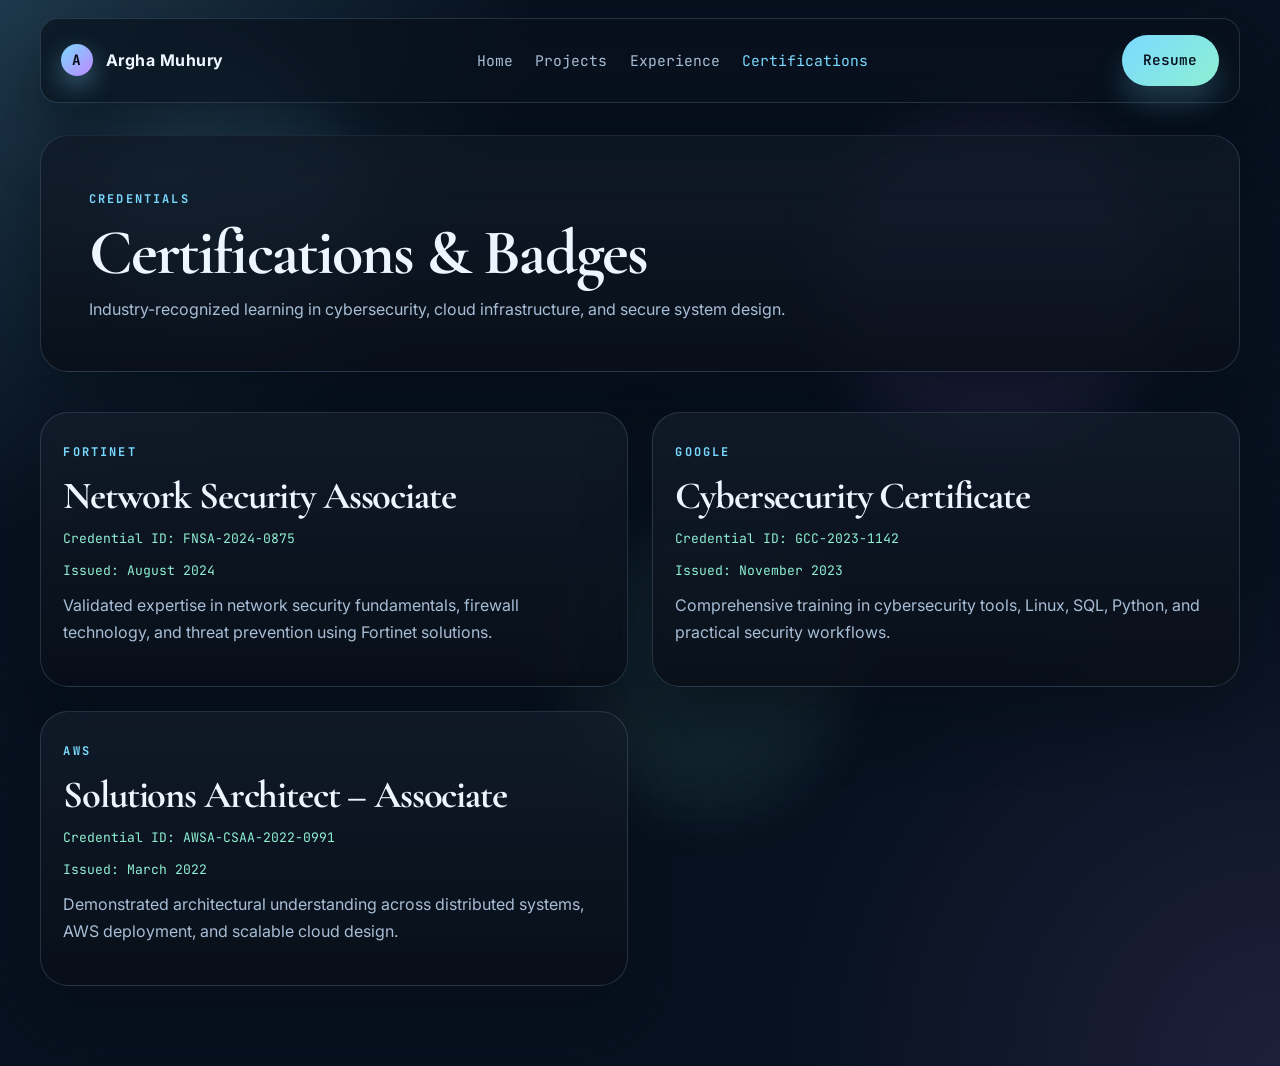
==== certifications.html @ cc40bc88 "Initial commit: Portfolio website" ====
<!DOCTYPE html>
<html lang="en">
<head>
    <meta charset="UTF-8">
    <meta name="viewport" content="width=device-width, initial-scale=1.0">
    <title>Certifications | Argha Muhury</title>
    <meta name="description" content="Professional certifications earned by Argha Muhury in cybersecurity and cloud domains.">
    <link rel="stylesheet" href="style.css">
</head>
<body>
    <div class="page-bg" aria-hidden="true">
        <span class="orb orb-one"></span>
        <span class="orb orb-two"></span>
        <span class="orb orb-three"></span>
    </div>

    <nav class="topbar">
        <a class="brand" href="index.html"><span class="brand-mark">A</span> Argha Muhury</a>
        <div class="nav-links">
            <a href="index.html" class="nav-link">Home</a>
            <a href="projects.html" class="nav-link">Projects</a>
            <a href="experience.html" class="nav-link">Experience</a>
            <a href="certifications.html" class="nav-link">Certifications</a>
        </div>
        <a class="nav-cta" href="Resume (1).pdf" target="_blank" rel="noreferrer">Resume</a>
    </nav>

    <main class="page-shell">
        <section class="page-hero panel">
            <p class="eyebrow">Credentials</p>
            <h1>Certifications & Badges</h1>
            <p>Industry-recognized learning in cybersecurity, cloud infrastructure, and secure system design.</p>
        </section>

        <section class="content-grid">
            <article class="info-card panel">
                <p class="mini-label">Fortinet</p>
                <h2>Network Security Associate</h2>
                <p class="meta">Credential ID: FNSA-2024-0875</p>
                <p class="meta">Issued: August 2024</p>
                <p>Validated expertise in network security fundamentals, firewall technology, and threat prevention using Fortinet solutions.</p>
            </article>

            <article class="info-card panel">
                <p class="mini-label">Google</p>
                <h2>Cybersecurity Certificate</h2>
                <p class="meta">Credential ID: GCC-2023-1142</p>
                <p class="meta">Issued: November 2023</p>
                <p>Comprehensive training in cybersecurity tools, Linux, SQL, Python, and practical security workflows.</p>
            </article>

            <article class="info-card panel">
                <p class="mini-label">AWS</p>
                <h2>Solutions Architect – Associate</h2>
                <p class="meta">Credential ID: AWSA-CSAA-2022-0991</p>
                <p class="meta">Issued: March 2022</p>
                <p>Demonstrated architectural understanding across distributed systems, AWS deployment, and scalable cloud design.</p>
            </article>
        </section>
    </main>

    <script src="script.js"></script>
</body>
</html>
---- style.css ----
@import url('https://fonts.googleapis.com/css2?family=Cormorant+Garamond:wght@500;600;700&family=Inter:wght@400;500;600;700;800&family=JetBrains+Mono:wght@400;500;700&display=swap');

:root {
    --bg: #07111f;
    --bg-strong: #020812;
    --panel: rgba(12, 23, 38, 0.72);
    --panel-strong: rgba(15, 29, 44, 0.9);
    --text: #edf6ff;
    --muted: #a8bed6;
    --primary: #7ad9ff;
    --primary-strong: #51d7ff;
    --secondary: #8ef0d2;
    --accent: #bf87ff;
    --border: rgba(149, 178, 214, 0.2);
    --shadow: 0 30px 60px rgba(6, 13, 21, 0.55);
    --radius-lg: 28px;
    --radius-md: 20px;
    --radius-sm: 12px;
}

* {
    box-sizing: border-box;
}

html {
    scroll-behavior: smooth;
}

body {
    margin: 0;
    min-height: 100vh;
    background:
        radial-gradient(circle at top left, rgba(122, 217, 255, 0.2), transparent 32%),
        radial-gradient(circle at bottom right, rgba(191, 135, 255, 0.12), transparent 30%),
        var(--bg);
    color: var(--text);
    font-family: 'Inter', sans-serif;
    line-height: 1.7;
    overflow-x: hidden;
}

img {
    max-width: 100%;
    display: block;
}

p {
    margin: 0 0 1rem;
    color: var(--muted);
}

ul {
    margin: 0;
    padding-left: 1.15rem;
    color: var(--muted);
}

li + li {
    margin-top: 0.5rem;
}

a {
    color: var(--primary);
    text-decoration: none;
    transition: color 0.2s ease, transform 0.2s ease;
}

a:hover {
    color: var(--secondary);
}

h1, h2, h3, h4, h5, h6 {
    margin: 0 0 0.75rem;
    font-family: 'Cormorant Garamond', Georgia, serif;
    color: var(--text);
    letter-spacing: -0.03em;
    font-weight: 700;
    line-height: 0.9;
    text-wrap: balance;
}

h1 {
    font-size: clamp(2.9rem, 5vw, 5.2rem);
    line-height: 0.94;
    font-weight: 700;
}

h2 {
    font-size: clamp(1.8rem, 3vw, 2.8rem);
    line-height: 1.02;
    font-weight: 700;
}

h3 {
    font-size: clamp(1.3rem, 2vw, 1.8rem);
    line-height: 1.08;
    font-weight: 700;
}

.page-bg {
    position: fixed;
    inset: 0;
    z-index: 0;
    pointer-events: none;
    overflow: hidden;
}

.orb {
    position: absolute;
    border-radius: 50%;
    filter: blur(30px);
    opacity: 0.7;
    animation: float 16s ease-in-out infinite alternate;
}

.orb-one {
    width: 260px;
    height: 260px;
    left: 8%;
    top: 8%;
    background: rgba(122, 217, 255, 0.18);
}

.orb-two {
    width: 340px;
    height: 340px;
    right: 9%;
    top: 12%;
    background: rgba(191, 135, 255, 0.18);
    animation-delay: 2s;
}

.orb-three {
    width: 280px;
    height: 280px;
    left: 44%;
    bottom: 10%;
    background: rgba(142, 240, 210, 0.12);
    animation-delay: 4s;
}

.topbar {
    position: sticky;
    top: 0;
    z-index: 20;
    width: min(1200px, calc(100% - 32px));
    margin: 18px auto 0;
    display: flex;
    align-items: center;
    justify-content: space-between;
    gap: 1rem;
    padding: 1rem 1.25rem;
    background: rgba(8, 17, 28, 0.7);
    border: 1px solid var(--border);
    border-radius: 18px;
    backdrop-filter: blur(16px);
    box-shadow: var(--shadow);
}

.brand {
    display: inline-flex;
    align-items: center;
    gap: 0.8rem;
    color: var(--text);
    font-weight: 700;
    letter-spacing: 0.03em;
}

.brand-mark {
    width: 2rem;
    height: 2rem;
    display: inline-flex;
    align-items: center;
    justify-content: center;
    border-radius: 50%;
    background: linear-gradient(135deg, var(--primary), var(--accent));
    color: var(--bg-strong);
    font-family: 'JetBrains Mono', monospace;
    font-size: 0.9rem;
    box-shadow: 0 10px 26px rgba(122, 217, 255, 0.4);
}

.nav-links {
    display: flex;
    align-items: center;
    gap: 1.4rem;
    flex-wrap: wrap;
    justify-content: center;
}

.nav-link {
    color: var(--muted);
    font-size: 0.92rem;
    font-family: 'JetBrains Mono', monospace;
}

.nav-link.active,
.nav-link:hover {
    color: var(--primary);
}

.nav-cta,
.btn {
    display: inline-flex;
    align-items: center;
    justify-content: center;
    border-radius: 999px;
    padding: 0.82rem 1.35rem;
    font-size: 0.9rem;
    font-family: 'JetBrains Mono', monospace;
    font-weight: 600;
    transition: transform 0.2s ease, box-shadow 0.2s ease, background 0.2s ease;
}

.nav-cta,
.btn-primary {
    background: linear-gradient(135deg, var(--primary), var(--secondary));
    color: #07111f;
    box-shadow: 0 18px 28px rgba(122, 217, 255, 0.2);
}

.btn-secondary {
    background: rgba(255, 255, 255, 0.05);
    border: 1px solid var(--border);
    color: var(--text);
}

.nav-cta:hover,
.btn:hover {
    transform: translateY(-2px);
}

.page-shell {
    position: relative;
    z-index: 1;
    width: min(1200px, calc(100% - 32px));
    margin: 2rem auto 5rem;
}

.panel {
    background: linear-gradient(180deg, rgba(18, 28, 42, 0.78), rgba(9, 15, 25, 0.9));
    border: 1px solid var(--border);
    border-radius: var(--radius-lg);
    box-shadow: var(--shadow);
}

.hero {
    display: grid;
    grid-template-columns: 1.2fr 0.8fr;
    gap: 2rem;
    padding: clamp(1.5rem, 4vw, 3.5rem);
    overflow: hidden;
}

.hero-copy {
    position: relative;
    z-index: 1;
}

.eyebrow,
.mini-label {
    display: inline-block;
    margin-bottom: 0.9rem;
    color: var(--primary);
    font-size: 0.75rem;
    font-weight: 700;
    letter-spacing: 0.18em;
    text-transform: uppercase;
    font-family: 'JetBrains Mono', monospace;
}

.hero h1 span {
    display: block;
    color: var(--primary);
}

.lead {
    max-width: 620px;
    font-size: 1.06rem;
    color: var(--muted);
    margin-bottom: 1.6rem;
}

.hero-actions {
    display: flex;
    flex-wrap: wrap;
    gap: 1rem;
    margin-bottom: 2rem;
}

.hero-metrics {
    display: grid;
    grid-template-columns: repeat(3, minmax(0, 1fr));
    gap: 1rem;
}

.hero-metrics div {
    padding: 1rem 1rem 0.9rem;
    border: 1px solid var(--border);
    border-radius: var(--radius-md);
    background: rgba(255, 255, 255, 0.02);
}

.hero-metrics strong {
    display: block;
    font-size: 1.5rem;
    color: var(--text);
    line-height: 1;
    margin-bottom: 0.35rem;
}

.hero-metrics span {
    color: var(--muted);
    font-size: 0.82rem;
}

.hero-visual {
    display: flex;
    align-items: center;
    justify-content: center;
}

.terminal-window {
    width: min(100%, 440px);
    border: 1px solid var(--border);
    border-radius: 22px;
    background: rgba(3, 9, 18, 0.8);
    box-shadow: inset 0 0 0 1px rgba(122, 217, 255, 0.1), 0 26px 50px rgba(2, 8, 18, 0.5);
    overflow: hidden;
    transform: rotate(3deg);
}

.window-bar {
    display: flex;
    align-items: center;
    gap: 0.55rem;
    padding: 0.9rem 1rem;
    border-bottom: 1px solid var(--border);
    background: rgba(255, 255, 255, 0.015);
}

.dot {
    width: 0.75rem;
    height: 0.75rem;
    border-radius: 50%;
    display: inline-block;
}

.dot.red { background: #ff6b7c; }
.dot.yellow { background: #ffce5c; }
.dot.green { background: #5fe4a8; }

.window-body {
    padding: 1.3rem 1.2rem 1.4rem;
    font-family: 'JetBrains Mono', monospace;
    color: var(--text);
}

.prompt-line,
.prompt-output {
    margin-bottom: 0.75rem;
}

.prompt-line {
    color: var(--primary);
}

.prompt-symbol {
    margin-right: 0.5rem;
    color: var(--secondary);
}

.prompt-output {
    margin-left: 1.2rem;
    color: var(--muted);
    line-height: 1.6;
}

.info-grid,
.project-grid,
.content-grid {
    display: grid;
    gap: 1.5rem;
    margin-top: 2.5rem;
}

.info-grid {
    grid-template-columns: repeat(3, minmax(0, 1fr));
}

.info-card,
.project-card {
    padding: 1.5rem 1.4rem;
}

.text-link {
    font-family: 'JetBrains Mono', monospace;
    font-size: 0.84rem;
    letter-spacing: 0.02em;
}

.section-header {
    margin-top: 4rem;
}

.project-grid {
    grid-template-columns: repeat(3, minmax(0, 1fr));
}

.project-card {
    position: relative;
    overflow: hidden;
}

.project-card::before {
    content: "";
    position: absolute;
    inset: 0;
    background: linear-gradient(135deg, rgba(122, 217, 255, 0.08), transparent 55%, rgba(191, 135, 255, 0.05));
    pointer-events: none;
}

.project-tag {
    position: relative;
    display: inline-block;
    padding: 0.4rem 0.7rem;
    border-radius: 999px;
    background: rgba(122, 217, 255, 0.1);
    border: 1px solid rgba(122, 217, 255, 0.18);
    color: var(--primary);
    font-size: 0.7rem;
    font-weight: 700;
    letter-spacing: 0.08em;
    text-transform: uppercase;
    margin-bottom: 0.8rem;
}

.project-card * {
    position: relative;
}

.project-card ul {
    margin: 1rem 0 1.2rem;
    display: flex;
    flex-wrap: wrap;
    gap: 0.5rem;
    padding-left: 0;
    list-style: none;
}

.project-card li {
    margin: 0;
    padding: 0.35rem 0.7rem;
    border-radius: 999px;
    background: rgba(255, 255, 255, 0.03);
    border: 1px solid var(--border);
    color: var(--muted);
    font-size: 0.72rem;
}

.project-card a {
    font-family: 'JetBrains Mono', monospace;
    font-size: 0.82rem;
}

.content-grid {
    grid-template-columns: repeat(2, minmax(0, 1fr));
}

.full-width {
    grid-column: 1 / -1;
}

.meta {
    color: var(--secondary);
    font-family: 'JetBrains Mono', monospace;
    font-size: 0.82rem;
    margin-bottom: 0.6rem;
}

.page-hero {
    padding: clamp(1.6rem, 4vw, 3rem);
    text-align: left;
}

.page-hero p:last-child {
    max-width: 700px;
    margin-bottom: 0;
}

.project-grid-page {
    grid-template-columns: repeat(3, minmax(0, 1fr));
}

.skill-category {
    background: rgba(255, 255, 255, 0.02);
    border: 1px solid var(--border);
    border-radius: 18px;
    padding: 1.1rem;
}

.skill-category h3 {
    margin-bottom: 0.8rem;
}

.skills-grid {
    display: grid;
    grid-template-columns: repeat(3, minmax(0, 1fr));
    gap: 1rem;
}

@keyframes float {
    0% {
        transform: translate3d(0, 0, 0) scale(1);
    }
    100% {
        transform: translate3d(0, 18px, 0) scale(1.08);
    }
}

@media (max-width: 920px) {
    .hero {
        grid-template-columns: 1fr;
    }

    .info-grid,
    .project-grid,
    .content-grid,
    .skills-grid {
        grid-template-columns: 1fr;
    }

    .topbar {
        flex-direction: column;
        padding: 0.95rem 1rem;
    }
}

@media (max-width: 640px) {
    body {
        line-height: 1.6;
    }

    .topbar {
        width: min(100% - 16px, 100%);
        margin-top: 12px;
        padding: 0.9rem 0.8rem;
        gap: 0.7rem;
    }

    .brand {
        font-size: 0.95rem;
    }

    .nav-links {
        gap: 0.55rem 0.85rem;
        width: 100%;
    }

    .nav-link {
        font-size: 0.72rem;
    }

    .nav-cta,
    .btn {
        width: 100%;
        padding: 0.9rem 1rem;
    }

    .page-shell {
        width: min(100% - 16px, 100%);
        margin-top: 1rem;
    }

    .hero,
    .info-card,
    .project-card,
    .page-hero {
        padding-left: 1rem;
        padding-right: 1rem;
    }

    .hero {
        gap: 1.25rem;
    }

    .hero h1 {
        font-size: 2.7rem;
    }

    .lead {
        font-size: 0.98rem;
    }

    .hero-actions {
        flex-direction: column;
        align-items: stretch;
    }

    .hero-metrics {
        grid-template-columns: 1fr;
    }

    .page-hero h1,
    .page-hero h2 {
        font-size: 2.4rem;
    }

    h2 {
        font-size: 2.1rem;
    }

    h3 {
        font-size: 1.45rem;
    }

    .info-card,
    .project-card,
    .skill-category {
        border-radius: 18px;
    }

    .project-card ul {
        gap: 0.4rem;
    }

    .project-card li {
        font-size: 0.68rem;
    }
}
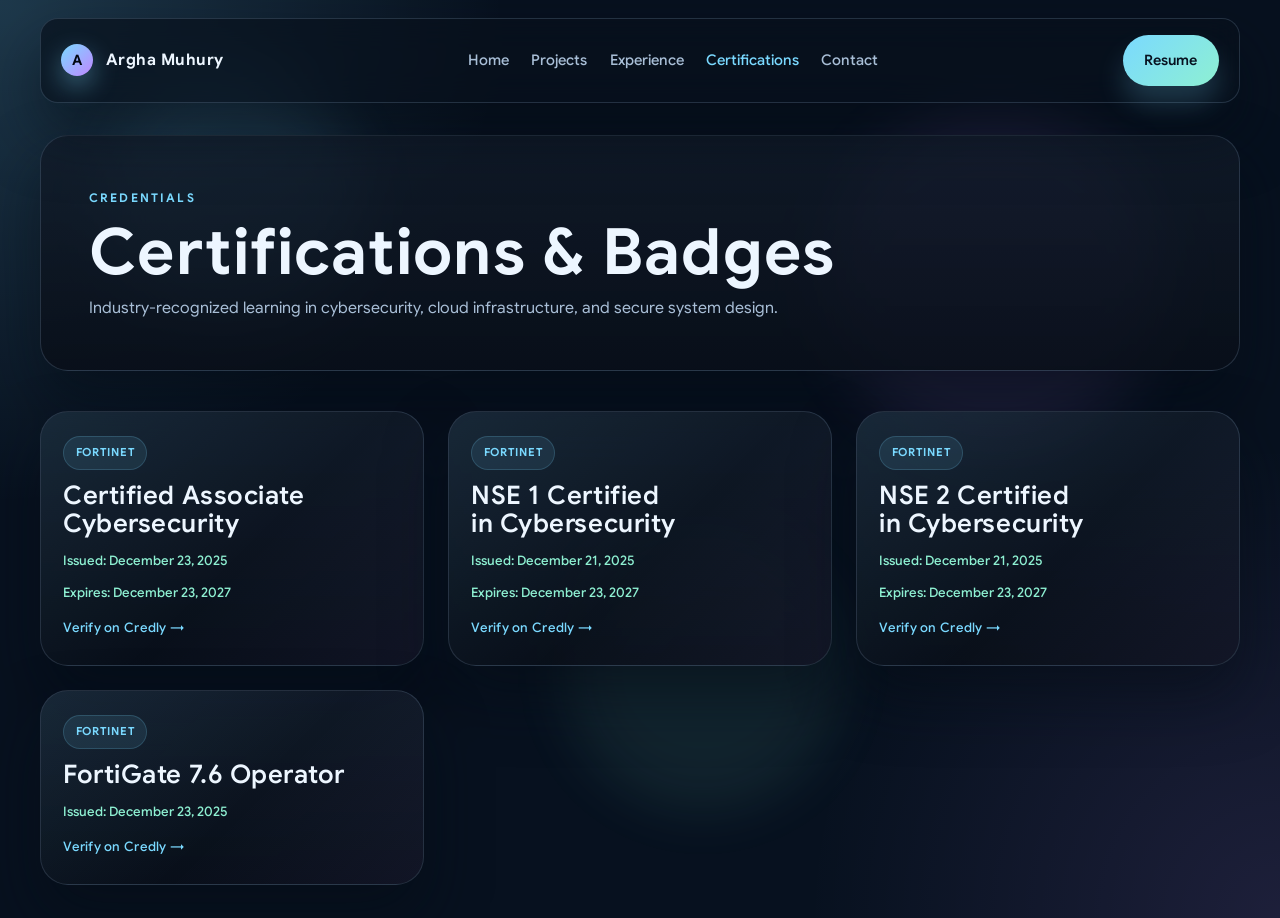
==== commit a863bd0a: "Update portfolio certifications and typography" ====
--- a/certifications.html
+++ b/certifications.html
@@ -2,7 +2,7 @@
 <html lang="en">
 <head>
     <meta charset="UTF-8">
-    <meta name="viewport" content="width=device-width, initial-scale=1.0">
+    <meta name="viewport" content="width=1280">
     <title>Certifications | Argha Muhury</title>
     <meta name="description" content="Professional certifications earned by Argha Muhury in cybersecurity and cloud domains.">
     <link rel="stylesheet" href="style.css">
@@ -21,6 +21,7 @@
             <a href="projects.html" class="nav-link">Projects</a>
             <a href="experience.html" class="nav-link">Experience</a>
             <a href="certifications.html" class="nav-link">Certifications</a>
+            <a href="contact.html" class="nav-link">Contact</a>
         </div>
         <a class="nav-cta" href="Resume (1).pdf" target="_blank" rel="noreferrer">Resume</a>
     </nav>
@@ -32,31 +33,39 @@
             <p>Industry-recognized learning in cybersecurity, cloud infrastructure, and secure system design.</p>
         </section>
 
-        <section class="content-grid">
-            <article class="info-card panel">
-                <p class="mini-label">Fortinet</p>
-                <h2>Network Security Associate</h2>
-                <p class="meta">Credential ID: FNSA-2024-0875</p>
-                <p class="meta">Issued: August 2024</p>
-                <p>Validated expertise in network security fundamentals, firewall technology, and threat prevention using Fortinet solutions.</p>
+        <section class="project-grid">
+            <article class="project-card panel">
+                <p class="project-tag">Fortinet</p>
+                <h3>Certified Associate Cybersecurity</h3>
+                <p class="meta">Issued: December 23, 2025</p>
+                <p class="meta">Expires: December 23, 2027</p>
+                <a class="text-link" href="https://www.credly.com/badges/00094019-53f7-46ac-baac-d5c63d09438e/public_url" target="_blank" rel="noreferrer">Verify on Credly →</a>
             </article>
 
-            <article class="info-card panel">
-                <p class="mini-label">Google</p>
-                <h2>Cybersecurity Certificate</h2>
-                <p class="meta">Credential ID: GCC-2023-1142</p>
-                <p class="meta">Issued: November 2023</p>
-                <p>Comprehensive training in cybersecurity tools, Linux, SQL, Python, and practical security workflows.</p>
+            <article class="project-card panel">
+                <p class="project-tag">Fortinet</p>
+                <h3>NSE 1 Certified in Cybersecurity</h3>
+                <p class="meta">Issued: December 21, 2025</p>
+                <p class="meta">Expires: December 23, 2027</p>
+                <a class="text-link" href="https://www.credly.com/badges/72a7c131-6b9f-4309-917a-a687f55896ec/public_url" target="_blank" rel="noreferrer">Verify on Credly →</a>
             </article>
 
-            <article class="info-card panel">
-                <p class="mini-label">AWS</p>
-                <h2>Solutions Architect – Associate</h2>
-                <p class="meta">Credential ID: AWSA-CSAA-2022-0991</p>
-                <p class="meta">Issued: March 2022</p>
-                <p>Demonstrated architectural understanding across distributed systems, AWS deployment, and scalable cloud design.</p>
+            <article class="project-card panel">
+                <p class="project-tag">Fortinet</p>
+                <h3>NSE 2 Certified in Cybersecurity</h3>
+                <p class="meta">Issued: December 21, 2025</p>
+                <p class="meta">Expires: December 23, 2027</p>
+                <a class="text-link" href="https://www.credly.com/badges/ebcaddb3-7db9-4488-ab89-0dcbb767e98c/public_url" target="_blank" rel="noreferrer">Verify on Credly →</a>
+            </article>
+
+            <article class="project-card panel">
+                <p class="project-tag">Fortinet</p>
+                <h3>FortiGate 7.6 Operator</h3>
+                <p class="meta">Issued: December 23, 2025</p>
+                <a class="text-link" href="https://www.credly.com/badges/9599b3c2-49d1-4a5b-9e5b-9642d442877b/public_url" target="_blank" rel="noreferrer">Verify on Credly →</a>
             </article>
         </section>
+
     </main>
 
     <script src="script.js"></script>
--- a/style.css
+++ b/style.css
@@ -1,4 +1,36 @@
-@import url('https://fonts.googleapis.com/css2?family=Cormorant+Garamond:wght@500;600;700&family=Inter:wght@400;500;600;700;800&family=JetBrains+Mono:wght@400;500;700&display=swap');
+@import url('https://fonts.googleapis.com/css2?family=Inter:wght@400;500;600;700;800&family=JetBrains+Mono:wght@400;500;700&display=swap');
+
+@font-face {
+    font-family: 'Google Sans';
+    src: url('fonts/GoogleSans-Regular.ttf') format('truetype');
+    font-weight: 400;
+    font-style: normal;
+    font-display: swap;
+}
+
+@font-face {
+    font-family: 'Google Sans';
+    src: url('fonts/GoogleSans-Medium.ttf') format('truetype');
+    font-weight: 500;
+    font-style: normal;
+    font-display: swap;
+}
+
+@font-face {
+    font-family: 'Google Sans';
+    src: url('fonts/GoogleSans-SemiBold.ttf') format('truetype');
+    font-weight: 600;
+    font-style: normal;
+    font-display: swap;
+}
+
+@font-face {
+    font-family: 'Google Sans';
+    src: url('fonts/GoogleSans-Bold.ttf') format('truetype');
+    font-weight: 700;
+    font-style: normal;
+    font-display: swap;
+}
 
 :root {
     --bg: #07111f;
@@ -34,7 +66,7 @@
         radial-gradient(circle at bottom right, rgba(191, 135, 255, 0.12), transparent 30%),
         var(--bg);
     color: var(--text);
-    font-family: 'Inter', sans-serif;
+    font-family: 'Google Sans', Arial, sans-serif;
     line-height: 1.7;
     overflow-x: hidden;
 }
@@ -71,11 +103,12 @@
 
 h1, h2, h3, h4, h5, h6 {
     margin: 0 0 0.75rem;
-    font-family: 'Cormorant Garamond', Georgia, serif;
+    font-family: 'Google Sans', Arial, sans-serif;
     color: var(--text);
-    letter-spacing: -0.03em;
-    font-weight: 700;
+    letter-spacing: 0.02em;
+    font-weight: 600;
     line-height: 0.9;
+    text-transform: none;
     text-wrap: balance;
 }
 
@@ -88,13 +121,13 @@
 h2 {
     font-size: clamp(1.8rem, 3vw, 2.8rem);
     line-height: 1.02;
-    font-weight: 700;
+    font-weight: 600;
 }
 
 h3 {
     font-size: clamp(1.3rem, 2vw, 1.8rem);
     line-height: 1.08;
-    font-weight: 700;
+    font-weight: 600;
 }
 
 .page-bg {
@@ -175,7 +208,7 @@
     border-radius: 50%;
     background: linear-gradient(135deg, var(--primary), var(--accent));
     color: var(--bg-strong);
-    font-family: 'JetBrains Mono', monospace;
+    font-family: 'Google Sans', Arial, sans-serif;
     font-size: 0.9rem;
     box-shadow: 0 10px 26px rgba(122, 217, 255, 0.4);
 }
@@ -191,7 +224,8 @@
 .nav-link {
     color: var(--muted);
     font-size: 0.92rem;
-    font-family: 'JetBrains Mono', monospace;
+    font-family: 'Google Sans', Arial, sans-serif;
+    font-weight: 500;
 }
 
 .nav-link.active,
@@ -207,7 +241,7 @@
     border-radius: 999px;
     padding: 0.82rem 1.35rem;
     font-size: 0.9rem;
-    font-family: 'JetBrains Mono', monospace;
+    font-family: 'Google Sans', Arial, sans-serif;
     font-weight: 600;
     transition: transform 0.2s ease, box-shadow 0.2s ease, background 0.2s ease;
 }
@@ -266,7 +300,7 @@
     font-weight: 700;
     letter-spacing: 0.18em;
     text-transform: uppercase;
-    font-family: 'JetBrains Mono', monospace;
+    font-family: 'Google Sans', Arial, sans-serif;
 }
 
 .hero h1 span {
@@ -394,7 +428,8 @@
 }
 
 .text-link {
-    font-family: 'JetBrains Mono', monospace;
+    font-family: 'Google Sans', Arial, sans-serif;
+    font-weight: 500;
     font-size: 0.84rem;
     letter-spacing: 0.02em;
 }
@@ -439,6 +474,10 @@
     position: relative;
 }
 
+.project-card h3 {
+    text-transform: none;
+}
+
 .project-card ul {
     margin: 1rem 0 1.2rem;
     display: flex;
@@ -459,7 +498,8 @@
 }
 
 .project-card a {
-    font-family: 'JetBrains Mono', monospace;
+    font-family: 'Google Sans', Arial, sans-serif;
+    font-weight: 500;
     font-size: 0.82rem;
 }
 
@@ -473,7 +513,8 @@
 
 .meta {
     color: var(--secondary);
-    font-family: 'JetBrains Mono', monospace;
+    font-family: 'Google Sans', Arial, sans-serif;
+    font-weight: 500;
     font-size: 0.82rem;
     margin-bottom: 0.6rem;
 }
@@ -486,6 +527,56 @@
 .page-hero p:last-child {
     max-width: 700px;
     margin-bottom: 0;
+}
+
+.contact-section {
+    display: grid;
+    grid-template-columns: minmax(220px, 0.8fr) minmax(0, 1.4fr);
+    gap: 2rem;
+    align-items: center;
+    margin-top: 2.5rem;
+    padding: clamp(1.5rem, 4vw, 2.5rem);
+    background: linear-gradient(135deg, rgba(122, 217, 255, 0.1), rgba(255, 255, 255, 0.025));
+}
+
+.contact-intro p:last-child {
+    max-width: 440px;
+    margin-bottom: 0;
+}
+
+.contact-links {
+    display: grid;
+    grid-template-columns: repeat(2, minmax(0, 1fr));
+    gap: 0.8rem;
+}
+
+.contact-link {
+    display: flex;
+    flex-direction: column;
+    gap: 0.2rem;
+    min-width: 0;
+    padding: 1rem;
+    border: 1px solid var(--border);
+    border-radius: var(--radius-sm);
+    background: rgba(255, 255, 255, 0.025);
+    color: var(--muted);
+    font-family: 'Google Sans', Arial, sans-serif;
+    font-size: 0.76rem;
+    overflow-wrap: anywhere;
+}
+
+.contact-link:hover {
+    color: var(--text);
+    border-color: rgba(122, 217, 255, 0.5);
+    background: rgba(122, 217, 255, 0.08);
+}
+
+.contact-label {
+    color: var(--primary);
+    font-size: 0.68rem;
+    font-weight: 700;
+    letter-spacing: 0.08em;
+    text-transform: uppercase;
 }
 
 .project-grid-page {
@@ -606,6 +697,10 @@
         font-size: 2.4rem;
     }
 
+    .contact-section {
+        grid-template-columns: 1fr;
+    }
+
     h2 {
         font-size: 2.1rem;
     }
@@ -627,4 +722,8 @@
     .project-card li {
         font-size: 0.68rem;
     }
-}
+
+    .contact-links {
+        grid-template-columns: 1fr;
+    }
+}
